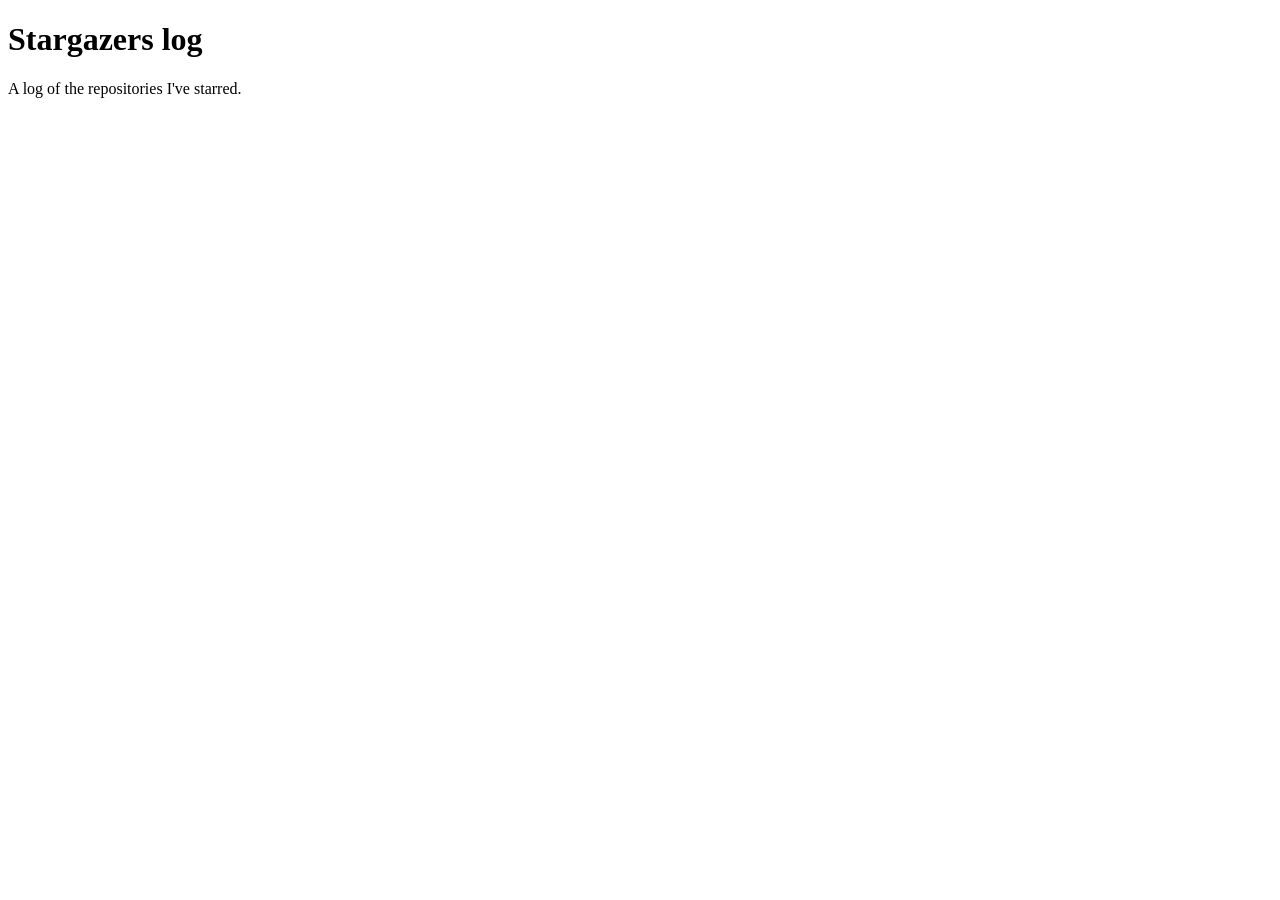
==== index.html @ 356c1b09 "Add initial index.html for Stargazers log" ====
<!DOCTYPE html>
<html lang="en">
  <head>
    <meta charset="utf-8">
    <title>Stargazers log</title>
  </head>
  <body>
    <h1>Stargazers log</h1>
    <p>A log of the repositories I've starred.</p>
  </body>
</html>
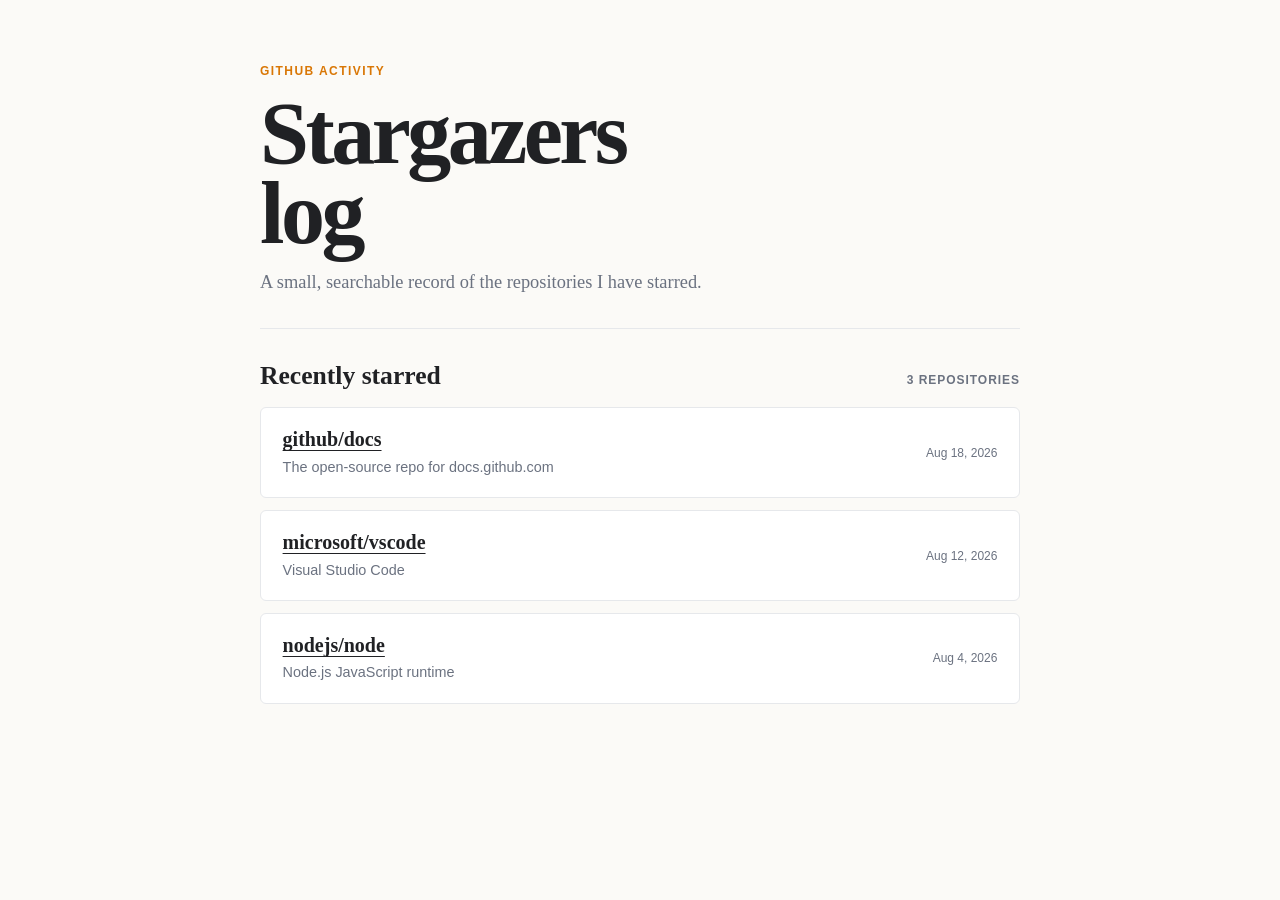
==== commit e6339ddc: "Addition of links, styling, and initial functionality" ====
--- a/index.html
+++ b/index.html
@@ -2,10 +2,27 @@
 <html lang="en">
   <head>
     <meta charset="utf-8">
+    <meta name="viewport" content="width=device-width, initial-scale=1">
     <title>Stargazers log</title>
+    <link rel="stylesheet" href="style.css">
   </head>
   <body>
-    <h1>Stargazers log</h1>
-    <p>A log of the repositories I've starred.</p>
+    <main class="page-shell">
+      <header class="page-header">
+        <p class="eyebrow">GitHub activity</p>
+        <h1>Stargazers log</h1>
+        <p class="intro">A small, searchable record of the repositories I have starred.</p>
+      </header>
+
+      <section class="log" aria-labelledby="log-title">
+        <div class="section-heading">
+          <h2 id="log-title">Recently starred</h2>
+          <span id="repository-count" class="count" aria-live="polite"></span>
+        </div>
+        <p id="status" class="status" role="status">Loading repositories...</p>
+        <ul id="repository-list" class="repository-list"></ul>
+      </section>
+    </main>
+    <script src="script.js" defer></script>
   </body>
 </html>
--- a/style.css
+++ b/style.css
@@ -0,0 +1,152 @@
+:root {
+  color-scheme: light;
+  --ink: #202124;
+  --muted: #6b7280;
+  --line: #e6e8eb;
+  --paper: #fbfaf7;
+  --accent: #d97706;
+  --accent-soft: #fff1d6;
+}
+
+* {
+  box-sizing: border-box;
+}
+
+body {
+  margin: 0;
+  min-width: 320px;
+  background: var(--paper);
+  color: var(--ink);
+  font-family: Georgia, 'Times New Roman', serif;
+}
+
+.page-shell {
+  width: min(100% - 2rem, 760px);
+  margin: 0 auto;
+  padding: 4rem 0 5rem;
+}
+
+.page-header {
+  border-bottom: 1px solid var(--line);
+  padding-bottom: 2rem;
+}
+
+.eyebrow {
+  margin: 0 0 1rem;
+  color: var(--accent);
+  font: 700 0.75rem/1.2 Arial, sans-serif;
+  letter-spacing: 0.12em;
+  text-transform: uppercase;
+}
+
+h1,
+h2,
+p {
+  margin-top: 0;
+}
+
+h1 {
+  max-width: 10ch;
+  margin-bottom: 1rem;
+  font-size: clamp(3rem, 9vw, 5.5rem);
+  line-height: 0.9;
+  letter-spacing: -0.04em;
+}
+
+.intro {
+  max-width: 38rem;
+  margin-bottom: 0;
+  color: var(--muted);
+  font-size: 1.15rem;
+  line-height: 1.5;
+}
+
+.log {
+  padding-top: 2rem;
+}
+
+.section-heading {
+  display: flex;
+  align-items: baseline;
+  justify-content: space-between;
+  gap: 1rem;
+}
+
+h2 {
+  margin-bottom: 1rem;
+  font-size: 1.6rem;
+}
+
+.count {
+  color: var(--muted);
+  font: 700 0.75rem Arial, sans-serif;
+  text-transform: uppercase;
+  letter-spacing: 0.08em;
+}
+
+.status {
+  color: var(--muted);
+  font: 0.9rem/1.4 Arial, sans-serif;
+}
+
+.repository-list {
+  display: grid;
+  gap: 0.75rem;
+  margin: 0;
+  padding: 0;
+  list-style: none;
+}
+
+.repository {
+  display: grid;
+  grid-template-columns: 1fr auto;
+  gap: 1rem;
+  align-items: center;
+  padding: 1.25rem 1.35rem;
+  border: 1px solid var(--line);
+  border-radius: 6px;
+  background: #fff;
+}
+
+.repository-name {
+  display: inline-block;
+  margin-bottom: 0.35rem;
+  color: var(--ink);
+  font-size: 1.25rem;
+  font-weight: 700;
+  text-decoration-thickness: 1px;
+  text-underline-offset: 0.2em;
+}
+
+.repository-name:hover {
+  color: var(--accent);
+}
+
+.repository-description {
+  margin-bottom: 0;
+  color: var(--muted);
+  font: 0.9rem/1.4 Arial, sans-serif;
+}
+
+.repository-date {
+  color: var(--muted);
+  font: 0.75rem Arial, sans-serif;
+  white-space: nowrap;
+}
+
+.error {
+  padding: 1rem;
+  border-left: 3px solid var(--accent);
+  background: var(--accent-soft);
+}
+
+@media (max-width: 560px) {
+  .page-shell {
+    padding-top: 2.5rem;
+  }
+
+  .repository {
+    grid-template-columns: 1fr;
+    gap: 0.75rem;
+  }
+}
